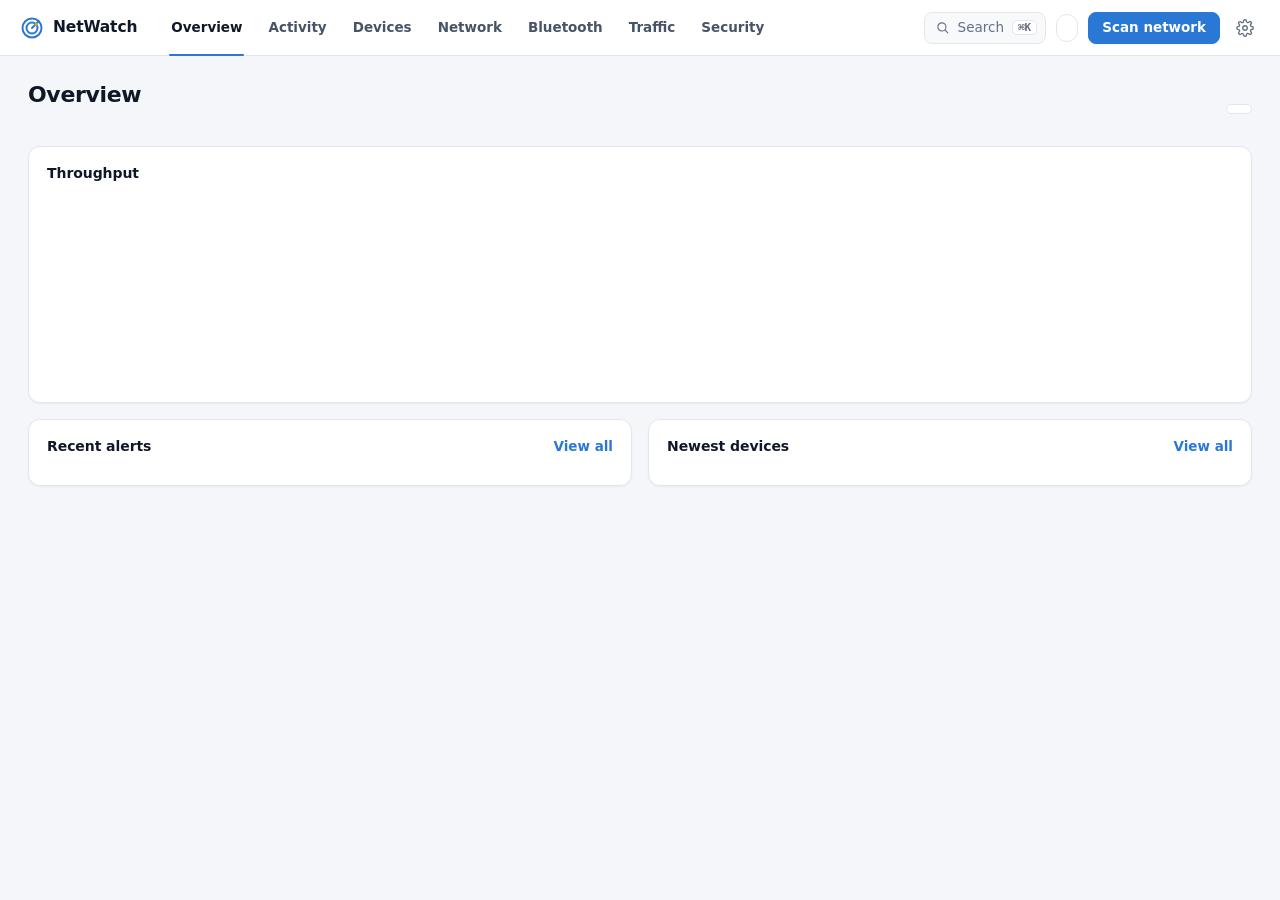
==== ui/index.html @ d60756c9 "NetWatch — local-first home-network monitor macOS Tauri + Rust app that scans the LAN, audits Wi-Fi/" ====
<!doctype html>
<html lang="en" data-theme="light">
<head>
  <meta charset="utf-8">
  <meta name="viewport" content="width=device-width, initial-scale=1">
  <title>NetWatch</title>
  <link rel="stylesheet" href="style.css">
</head>
<body>
  <div class="app">
    <header class="appbar">
      <div class="brand">
        <svg viewBox="0 0 24 24" aria-hidden="true"><circle cx="12" cy="12" r="9.5"/><circle cx="12" cy="12" r="5.5"/><path d="M12 12 18.7 5.3"/><circle class="blip" cx="16.2" cy="8.3" r="1.6"/></svg>
        <span>NetWatch</span>
      </div>
      <nav class="topnav" aria-label="Sections">
        <button class="nav-item active" data-group="overview">Overview</button>
        <button class="nav-item" data-group="activity">Activity</button>
        <button class="nav-item" data-group="devices">Devices<span class="count" id="nav-devices"></span></button>
        <button class="nav-item" data-group="network">Network<span class="count" id="nav-network"></span></button>
        <button class="nav-item" data-group="bluetooth">Bluetooth<span class="count alert" id="nav-bluetooth"></span></button>
        <button class="nav-item" data-group="traffic">Traffic</button>
        <button class="nav-item" data-group="security">Security<span class="count alert" id="nav-security"></span></button>
      </nav>
      <div class="appbar-right">
        <button class="search-btn" data-action="palette" aria-label="Search (Command K)">
          <svg viewBox="0 0 24 24"><circle cx="11" cy="11" r="6.5"/><path d="m16 16 4.5 4.5"/></svg><span>Search</span><kbd>⌘K</kbd>
        </button>
        <span class="pill" id="capture-pill"></span>
        <button class="btn primary" id="scan-btn">Scan network</button>
        <button class="icon-btn" data-view="settings" aria-label="Settings" title="Settings">
          <svg viewBox="0 0 24 24"><circle cx="12" cy="12" r="3"/><path d="M19.4 15a1.7 1.7 0 0 0 .3 1.8l.1.1a2 2 0 1 1-2.8 2.8l-.1-.1a1.7 1.7 0 0 0-1.8-.3 1.7 1.7 0 0 0-1 1.5V21a2 2 0 1 1-4 0v-.1a1.7 1.7 0 0 0-1.1-1.5 1.7 1.7 0 0 0-1.8.3l-.1.1a2 2 0 1 1-2.8-2.8l.1-.1a1.7 1.7 0 0 0 .3-1.8 1.7 1.7 0 0 0-1.5-1H3a2 2 0 1 1 0-4h.1a1.7 1.7 0 0 0 1.5-1.1 1.7 1.7 0 0 0-.3-1.8l-.1-.1a2 2 0 1 1 2.8-2.8l.1.1a1.7 1.7 0 0 0 1.8.3H9a1.7 1.7 0 0 0 1-1.5V3a2 2 0 1 1 4 0v.1a1.7 1.7 0 0 0 1 1.5 1.7 1.7 0 0 0 1.8-.3l.1-.1a2 2 0 1 1 2.8 2.8l-.1.1a1.7 1.7 0 0 0-.3 1.8V9a1.7 1.7 0 0 0 1.5 1H21a2 2 0 1 1 0 4h-.1a1.7 1.7 0 0 0-1.5 1z"/></svg>
        </button>
      </div>
    </header>

    <main>
      <div class="page">
      <header class="page-head">
        <div>
          <h1 id="view-title">Overview</h1>
          <p class="page-sub" id="view-sub"></p>
        </div>
        <div class="page-head-right">
          <span class="scan-phase" id="scan-phase"></span>
          <span class="net-chip" id="net-summary"></span>
        </div>
      </header>
      <nav class="subnav" id="subnav" hidden aria-label="Pages in this section"></nav>

      <div class="banner" id="capture-banner" hidden></div>

      <!-- Overview -->
      <section class="view" id="view-overview">
        <div class="tiles" id="tiles"></div>
        <div class="panel">
          <div class="panel-head">
            <h2 id="ov-chart-title">Throughput</h2>
            <div class="legend" id="ov-legend"></div>
          </div>
          <div class="chart" id="ov-chart"></div>
        </div>
        <div class="grid-2">
          <div class="panel">
            <div class="panel-head"><h2>Recent alerts</h2><button class="btn link" data-goto="alerts">View all</button></div>
            <div id="ov-alerts"></div>
          </div>
          <div class="panel">
            <div class="panel-head"><h2>Newest devices</h2><button class="btn link" data-goto="devices">View all</button></div>
            <div id="ov-devices"></div>
          </div>
        </div>
      </section>

      <!-- Timeline -->
      <section class="view" id="view-timeline" hidden>
        <div class="toolbar">
          <div class="seg" id="tl-filter" role="group" aria-label="Filter timeline">
            <button data-f="all" data-label="All" class="on">All</button>
            <button data-f="devices" data-label="Devices">Devices</button>
            <button data-f="connection" data-label="Connection">Connection</button>
            <button data-f="security" data-label="Security">Security</button>
            <button data-f="summary" data-label="Summaries">Summaries</button>
          </div>
          <span class="spacer"></span>
          <span class="muted small">Last 7 days</span>
          <button class="btn" data-action="report">Weekly report</button>
        </div>
        <div class="panel tl-panel" id="tl-list"></div>
      </section>

      <!-- Security checkup -->
      <section class="view" id="view-security" hidden>
        <div class="panel sec-summary" id="sec-summary"></div>
        <div id="sec-list"></div>
        <p class="muted small">NetWatch checks what it can see from this computer. It can't check your router's admin password or firmware version; log in to the router to confirm those are up to date and not the defaults.</p>
      </section>

      <!-- Security audits -->
      <section class="view" id="view-audit" hidden>
        <div id="audit-body"></div>
        <p class="muted small">The audits only look at your own network and this computer: devices on your Wi-Fi, apps and startup items here, your router's settings, and the sites you chose to watch. Turn each one on or off in Settings.</p>
      </section>

      <!-- Devices -->
      <section class="view" id="view-devices" hidden>
        <div class="toolbar">
          <input type="search" id="dev-search" placeholder="Search name, IP, MAC, vendor…" aria-label="Search devices">
          <div class="seg" id="dev-filter" role="group" aria-label="Filter devices">
            <button data-f="all" class="on">All</button>
            <button data-f="online">Online</button>
            <button data-f="untrusted">Untrusted</button>
            <button data-f="watched">Watched</button>
          </div>
          <span class="spacer"></span>
          <button class="btn" data-action="export-devices">Export CSV</button>
          <button class="btn" id="trust-all">Trust all</button>
        </div>
        <div class="panel flush">
          <table class="table" id="dev-table">
            <thead><tr><th></th><th>Device</th><th>IP address</th><th>MAC address</th><th>Details</th><th class="num">Latency</th><th>Last seen</th><th>Trusted</th></tr></thead>
            <tbody></tbody>
          </table>
          <div class="empty" id="dev-empty" hidden></div>
        </div>
      </section>

      <!-- Network -->
      <section class="view" id="view-network" hidden>
        <div class="tiles" id="net-tiles"></div>
        <div class="panel" id="mobile-panel" hidden>
          <div class="panel-head"><h2>Mobile connection <span class="muted">· from your hotspot, checked every 30 seconds</span></h2></div>
          <div class="usage-summary" id="mobile-now"></div>
          <h3 class="sub-head" style="margin-top:4px">Recent changes</h3>
          <div id="mobile-log"></div>
        </div>
        <div class="panel">
          <div class="panel-head">
            <h2>Connection quality <span class="muted">· ping time, last hour</span></h2>
            <div class="legend" id="health-legend"></div>
          </div>
          <div class="chart" id="health-chart"></div>
          <div class="muted small chart-foot" id="health-foot"></div>
        </div>
        <div class="panel">
          <div class="panel-head">
            <h2>Data usage <span class="muted">· whole network, from your router</span></h2>
            <div class="row">
              <div class="legend" id="usage-legend"></div>
              <div class="seg" id="usage-view" role="group" aria-label="Usage period">
                <button data-f="days" class="on">30 days</button>
                <button data-f="hours">24 hours</button>
              </div>
            </div>
          </div>
          <div class="usage-summary" id="usage-summary"></div>
          <div class="chart" id="usage-chart"></div>
        </div>
        <div class="panel" id="live-panel" hidden>
          <div class="panel-head">
            <h2>Right now <span class="muted">· whole network, last 10 minutes</span></h2>
            <div class="legend" id="live-legend"></div>
          </div>
          <div class="chart short" id="live-chart"></div>
        </div>
        <div class="grid-2">
          <div class="panel">
            <div class="panel-head"><h2>Router</h2></div>
            <dl class="facts compact" id="router-facts"></dl>
            <div id="router-note"></div>
            <h3 class="sub-head">Port forwards</h3>
            <div id="forwards"></div>
          </div>
          <div class="panel">
            <div class="panel-head"><h2>Internet</h2></div>
            <dl class="facts compact" id="internet-facts"></dl>
            <h3 class="sub-head">Speed test</h3>
            <div id="speed-box"></div>
          </div>
        </div>
        <div class="panel">
          <div class="panel-head"><h2>Watched hosts</h2>
            <div class="row"><input type="search" id="watch-input" placeholder="example.com or host:port" aria-label="Host to watch" class="small-input wide"><button class="btn" data-action="add-watch">Watch</button></div>
          </div>
          <div id="watch-list"></div>
        </div>
        <div class="grid-2">
          <div class="panel">
            <div class="panel-head"><h2>Route to the internet</h2>
              <div class="row"><input type="search" id="trace-target" value="1.1.1.1" aria-label="Host to trace" class="small-input"><button class="btn" id="trace-btn" data-action="trace">Trace route</button></div>
            </div>
            <div id="trace-result"><p class="muted small">Shows each hop between this computer and a host, and where the delay is added.</p></div>
          </div>
          <div class="panel">
            <div class="panel-head"><h2>DNS check</h2><button class="btn" id="dns-check-btn" data-action="dns-check">Check DNS servers</button></div>
            <div id="dns-check-result"></div>
          </div>
        </div>
        <div class="panel">
          <div class="panel-head"><h2>VPN and DNS leak check</h2></div>
          <div id="leak-box"></div>
        </div>
        <div class="grid-2">
          <div class="panel">
            <div class="panel-head"><h2>Wi-Fi</h2></div>
            <dl class="facts compact" id="wifi-facts"></dl>
            <div id="wifi-note"></div>
            <div id="nearby"></div>
            <h3 class="sub-head">This computer</h3>
            <dl class="facts compact" id="this-computer"></dl>
          </div>
          <div class="panel">
            <div class="panel-head"><h2>Outages</h2></div>
            <div id="outage-list"></div>
          </div>
        </div>
      </section>

      <!-- Bluetooth and nearby -->
      <section class="view" id="view-bluetooth" hidden>
        <div class="banner flat" id="bt-status"></div>
        <div class="banner warn-banner" id="tracker-banner" hidden></div>
        <div class="banner bad-banner" id="spam-banner" hidden></div>
        <div class="grid-2 wide-left">
          <div class="panel">
            <div class="panel-head">
              <h2>Nearby map <span class="muted">· Wi-Fi and Bluetooth</span></h2>
              <div class="legend" id="bt-map-legend"></div>
            </div>
            <div class="cat-chips map-chips" id="bt-map-filter" role="group" aria-label="Show on the map">
              <button class="cat-chip on" data-mf="all">All</button>
              <button class="cat-chip" data-mf="mine">Mine</button>
              <button class="cat-chip" data-mf="trackers">Trackers</button>
              <button class="cat-chip" data-mf="wifi">Wi-Fi</button>
            </div>
            <div class="btmap" id="bt-map"></div>
            <p class="muted small" style="margin:10px 0 0">Distance is estimated from signal strength, so walls and bodies can make it off by two times or more. This computer has one antenna and can't tell which way a signal comes from, so devices are grouped by type within each band, not placed by direction. Hover a mark for details; click a Bluetooth device to open it.</p>
          </div>
          <div class="panel">
            <div class="panel-head"><h2>Your devices nearby today</h2></div>
            <div id="bt-today"></div>
            <p class="muted small" style="margin:10px 0 0">Only devices you've paired or marked as yours are recorded, and only on this computer. Phones and tags change their Bluetooth address every so often, so an unpaired device may split into several entries.</p>
          </div>
        </div>
        <div class="panel flush">
          <div class="panel-head pad">
            <h2>Nearby Bluetooth devices</h2>
            <div class="seg small" id="ble-filter" role="group" aria-label="Filter nearby devices">
              <button data-f="all" class="on">All</button>
              <button data-f="named">Named</button>
              <button data-f="trackers">Trackers</button>
            </div>
          </div>
          <div class="cat-chips" id="ble-categories"></div>
          <div class="scroll tall-scroll">
            <table class="table compact" id="nearby-table">
              <thead><tr><th>Device</th><th>Signal</th><th class="num">Distance</th><th>First heard</th><th></th></tr></thead>
              <tbody></tbody>
            </table>
            <div class="empty" id="nearby-empty"></div>
          </div>
        </div>

        <div class="panel">
          <div class="panel-head"><h2>Your Bluetooth devices</h2><span class="muted small" id="bt-controller"></span></div>
          <div id="paired"></div>
        </div>
      </section>

      <!-- Network map -->
      <section class="view" id="view-map" hidden>
        <div class="panel">
          <div class="panel-head"><h2>Your network</h2><div class="legend" id="map-legend"></div></div>
          <div class="netmap" id="netmap"></div>
        </div>
      </section>

      <!-- Wi-Fi analyzer -->
      <section class="view" id="view-wifi" hidden>
        <div class="tiles" id="wifi-tiles"></div>
        <div class="panel">
          <div class="panel-head"><h2>2.4 GHz channels</h2><div class="legend" id="wifi24-legend"></div></div>
          <div class="chart tall" id="wifi24-chart"></div>
        </div>
        <div class="panel">
          <div class="panel-head"><h2>5 GHz channels</h2></div>
          <div class="chart tall" id="wifi5-chart"></div>
        </div>
        <div class="panel" id="wifi-advice"></div>
      </section>

      <!-- History -->
      <section class="view" id="view-history" hidden>
        <div class="toolbar">
          <div class="seg" id="hist-range" role="group" aria-label="Time range">
            <button data-f="24h" class="on">24 hours</button>
            <button data-f="7d">7 days</button>
            <button data-f="30d">30 days</button>
          </div>
          <span class="spacer"></span>
          <span class="muted small" id="hist-note"></span>
        </div>
        <div class="tiles" id="hist-tiles"></div>
        <div class="panel">
          <div class="panel-head"><h2>Internet latency</h2><div class="legend" id="hist-lat-legend"></div></div>
          <div class="chart tall" id="hist-lat-chart"></div>
        </div>
        <div class="panel">
          <div class="panel-head"><h2>Packet loss</h2></div>
          <div class="chart" id="hist-loss-chart"></div>
        </div>
        <div class="panel">
          <div class="panel-head"><h2>Whole-network throughput</h2><div class="legend" id="hist-tp-legend"></div></div>
          <div class="chart" id="hist-tp-chart"></div>
        </div>
        <div class="panel" id="hist-speed-panel">
          <div class="panel-head"><h2>Speed tests</h2><div class="legend" id="hist-sp-legend"></div></div>
          <div class="chart" id="hist-sp-chart"></div>
          <h3 class="sub-head">Latency</h3>
          <div class="chart short" id="hist-spl-chart"></div>
          <h3 class="sub-head">Recent tests</h3>
          <div id="hist-sp-table"></div>
        </div>
      </section>

      <!-- Traffic -->
      <section class="view" id="view-traffic" hidden>
        <div class="panel">
          <div class="panel-head">
            <h2>Throughput <span class="muted">· last 5 minutes</span></h2>
            <div class="legend" id="tr-legend"></div>
          </div>
          <div class="chart tall" id="tr-chart"></div>
        </div>
        <div class="panel flush" id="apps-panel" hidden>
          <div class="panel-head pad"><h2>Apps on this computer</h2><span class="muted" id="apps-totals"></span></div>
          <table class="table compact" id="apps-table">
            <thead><tr><th>App</th><th class="num">Download now</th><th class="num">Upload now</th><th class="num">Downloaded</th><th class="num">Uploaded</th><th class="bar-col">Share</th></tr></thead>
            <tbody></tbody>
          </table>
          <div class="empty" id="apps-empty" hidden></div>
        </div>
        <div class="grid-2 wide-left">
          <div class="panel flush">
            <div class="panel-head pad"><h2>Top hosts</h2><span class="muted" id="tr-totals"></span></div>
            <table class="table compact" id="host-table">
              <thead><tr><th>Remote host</th><th>Ports</th><th class="num">In</th><th class="num">Out</th><th class="bar-col">Share</th></tr></thead>
              <tbody></tbody>
            </table>
            <div class="empty" id="host-empty" hidden></div>
          </div>
          <div class="panel flush">
            <div class="panel-head pad">
              <h2>DNS lookups</h2>
              <div class="row">
                <div class="seg small" id="dns-mode" role="group" aria-label="DNS view">
                  <button data-f="log" class="on">Log</button>
                  <button data-f="top">Top domains</button>
                </div>
                <input type="search" id="dns-search" placeholder="Filter…" aria-label="Filter DNS lookups">
              </div>
            </div>
            <div class="scroll" id="dns-list"></div>
          </div>
        </div>
      </section>

      <!-- Connections -->
      <section class="view" id="view-connections" hidden>
        <div class="toolbar">
          <input type="search" id="conn-search" placeholder="Search process, address, domain…" aria-label="Search connections">
          <div class="seg" id="conn-filter" role="group" aria-label="Filter connections">
            <button data-f="internet" class="on">Internet</button>
            <button data-f="active">All active</button>
            <button data-f="listen">Listening</button>
          </div>
          <span class="spacer"></span>
          <span class="muted" id="conn-count"></span>
        </div>
        <div class="panel flush">
          <table class="table compact" id="conn-table">
            <thead><tr><th>Process</th><th>Proto</th><th>Local</th><th>Remote</th><th>State</th></tr></thead>
            <tbody></tbody>
          </table>
          <div class="empty" id="conn-empty" hidden></div>
        </div>
      </section>

      <!-- Alerts -->
      <section class="view" id="view-alerts" hidden>
        <div class="toolbar">
          <div class="seg" id="alert-filter" role="group" aria-label="Filter alerts">
            <button data-f="open" class="on">Open</button>
            <button data-f="all">All</button>
          </div>
          <span class="spacer"></span>
          <button class="btn" id="ack-all">Acknowledge all</button>
          <button class="btn danger-ghost" id="clear-alerts">Clear history</button>
        </div>
        <div id="alert-list"></div>
      </section>

      <!-- Settings -->
      <section class="view" id="view-settings" hidden>
        <div class="panel">
          <div class="panel-head"><h2>Traffic capture</h2></div>
          <p class="muted">Capture reads packets to and from this computer, plus broadcast traffic every device on the LAN receives (ARP, DHCP). That powers traffic stats, the DNS log, and the spoofing, rogue-DHCP, port-scan and malware-lookup detectors. Other devices' private traffic isn't visible from a laptop on a switched or Wi-Fi network — to watch the whole network, run NetWatch on a machine connected to a mirrored switch port.</p>
          <div class="row" id="capture-settings"></div>
        </div>
        <div class="panel" id="prefs">
          <div class="panel-head"><h2>General</h2></div>
          <dl class="facts">
            <dt><label for="pref-theme">Appearance</label></dt>
            <dd><select id="pref-theme">
              <option value="light">Light</option>
              <option value="dark">Dark</option>
              <option value="system">Match macOS</option>
            </select></dd>
            <dt><label for="pref-notify">System notifications</label></dt>
            <dd><select id="pref-notify">
              <option value="high">High-severity alerts only</option>
              <option value="medium">Medium and high alerts</option>
              <option value="low">All alerts except info</option>
              <option value="off">Off</option>
            </select>
            <div class="muted small" style="margin-top:4px">Shown when the NetWatch window isn't in front. Devices you watch always notify when they join or leave, unless this is off.</div></dd>
            <dt><label for="pref-tray-text">Menu-bar text</label></dt>
            <dd><select id="pref-tray-text">
              <option value="off">Icon only</option>
              <option value="speed">Download and upload speed</option>
              <option value="devices">Devices online and latency</option>
            </select>
            <div class="muted small" style="margin-top:4px">Shown beside the menu-bar icon and updated every 2 seconds. Click the icon for the mini dashboard.</div></dd>
            <dt>Keep running when closed</dt>
            <dd class="row"><button class="switch" role="switch" id="pref-keep" data-pref="1" aria-checked="true" aria-label="Keep running when closed"></button>
              <span class="muted small">Closing the window leaves NetWatch monitoring from the menu bar. Quit from its menu.</span></dd>
            <dt>Open at login</dt>
            <dd class="row"><button class="switch" role="switch" id="pref-login" data-pref="1" aria-checked="true" aria-label="Open at login"></button>
              <span class="muted small">Starts quietly in the menu bar. If you move NetWatch, open it once from its new place.</span></dd>
            <dt>Morning summary</dt>
            <dd class="row"><button class="switch" role="switch" id="pref-summary" data-pref="1" aria-checked="true" aria-label="Morning summary"></button>
              <span class="muted small">A notification at 8 am with yesterday's data use, outages, new devices and alerts.</span></dd>
            <dt>Look up public IP and provider</dt>
            <dd class="row"><button class="switch" role="switch" id="pref-public" data-pref="1" aria-checked="true" aria-label="Look up public IP"></button>
              <span class="muted small">One request to ipinfo.io per hour.</span></dd>
          </dl>
        </div>
        <div class="panel" id="location-prefs">
          <div class="panel-head"><h2>Location</h2></div>
          <p class="muted small">NetWatch uses your location only to show nearby Wi-Fi network names and to warn you if an unknown tracker travels with you. It never leaves this Mac: it is kept in memory, never saved or sent anywhere, and never recorded alongside other people's Wi-Fi networks or Bluetooth devices.</p>
          <dl class="facts">
            <dt>Use Location Services</dt>
            <dd class="row"><button class="switch" role="switch" id="pref-location" data-pref="1" aria-checked="false" aria-label="Use Location Services"></button>
              <span class="muted small">Turning it on makes macOS ask for permission. Wi-Fi names and BSSIDs appear in the Wi-Fi analyzer, the Connection page and the look-alike Wi-Fi check. The tracker warning also needs the nearby Bluetooth scan: if an unknown tracker is near this Mac before and after it moved 1 km or more over 15 minutes or more, that's a High alert.</span></dd>
            <dt>Permission</dt>
            <dd id="location-status"></dd>
          </dl>
        </div>
        <div class="panel" id="audit-prefs">
          <div class="panel-head"><h2>Security audits</h2></div>
          <p class="muted small">Checks of your own network and this computer, with results on the Security → Audit page. Each one takes a baseline the first time it looks and alerts on changes after that.</p>
          <dl class="facts">
            <dt>Weekly port audit</dt>
            <dd class="row"><button class="switch" role="switch" id="pref-port-audit" data-pref="1" aria-checked="true" aria-label="Weekly port audit"></button>
              <span class="muted small">Once a week, checks the common ports on every online device and alerts when one newly opens.</span></dd>
            <dt>New listening apps</dt>
            <dd class="row"><button class="switch" role="switch" id="pref-listener-watch" data-pref="1" aria-checked="true" aria-label="New listening apps"></button>
              <span class="muted small">Alerts when an app on this computer starts accepting connections from the network.</span></dd>
            <dt>Startup items</dt>
            <dd class="row"><button class="switch" role="switch" id="pref-launch-watch" data-pref="1" aria-checked="true" aria-label="Startup items"></button>
              <span class="muted small">Alerts when a launch agent or daemon is added (macOS). Serious if it runs from a temporary or hidden folder or isn't properly signed.</span></dd>
            <dt>DNS and router changes</dt>
            <dd class="row"><button class="switch" role="switch" id="pref-dns-watch" data-pref="1" aria-checked="true" aria-label="DNS and router changes"></button>
              <span class="muted small">Alerts when this network's DNS servers change to ones it never used, or its DHCP server changes.</span></dd>
            <dt>Look-alike Wi-Fi</dt>
            <dd class="row"><button class="switch" role="switch" id="pref-twin-watch" data-pref="1" aria-checked="true" aria-label="Look-alike Wi-Fi"></button>
              <span class="muted small">Watches for another access point using your network's name with weaker security. Needs Wi-Fi names to be visible.</span></dd>
            <dt>Certificates and HTTPS</dt>
            <dd class="row"><button class="switch" role="switch" id="pref-cert-checks" data-pref="1" aria-checked="true" aria-label="Certificates and HTTPS"></button>
              <span class="muted small">Checks the HTTPS certificates of watched sites every 6 hours, and once a day whether something is intercepting HTTPS.</span></dd>
          </dl>
        </div>
        <div class="panel" id="export-prefs">
          <div class="panel-head"><h2>Expert mode &amp; log export</h2></div>
          <p class="muted small">For people who want the technical picture, or who collect logs elsewhere. New alerts can be written to a file and sent to a SIEM or log collector; nothing leaves this computer unless you enter an address below.</p>
          <dl class="facts">
            <dt>Expert mode</dt>
            <dd class="row"><button class="switch" role="switch" id="pref-expert" data-pref="1" aria-checked="false" aria-label="Expert mode"></button>
              <span class="muted small">Each alert gets an "Expert details" section: the MITRE ATT&amp;CK technique and tactic, why it matters, what to do, and the raw alert as JSON.</span></dd>
            <dt>Log file</dt>
            <dd class="row"><button class="switch" role="switch" id="pref-log-file" data-pref="1" aria-checked="false" aria-label="Log file"></button>
              <span class="muted small">Appends each new alert as one JSON line to alerts.jsonl in the data folder, starting a new file at 10 MB (the old one becomes alerts.1.jsonl).</span>
              <button class="btn small" data-action="show-log" id="show-log">Show log file</button></dd>
            <dt><label for="pref-siem-target">Send to a SIEM</label></dt>
            <dd><div class="row">
                <input type="search" id="pref-siem-target" class="small-input wide" placeholder="host:port" aria-label="SIEM address" spellcheck="false" autocomplete="off">
                <select id="pref-siem-format" aria-label="Message format">
                  <option value="cef">CEF</option>
                  <option value="json">JSON</option>
                </select>
                <button class="btn" data-action="siem-test" id="siem-test">Send test event</button>
              </div>
              <div class="muted small" style="margin-top:4px">Each new alert goes to this address as a syslog message (RFC 5424) over UDP, for example siem.lan:514. Leave it empty to switch this off. Only that address is ever contacted.</div></dd>
          </dl>
        </div>
        <div class="panel" id="data-plan">
          <div class="panel-head"><h2>Data allowance</h2><button class="btn" id="pref-save-plan">Save</button></div>
          <p class="muted small">If your internet plan has a monthly data cap (common on 4G and 5G), NetWatch alerts at 80% and 100% of it, using your router's counters. It also forecasts where the month is heading and warns once if you're on course to go over.</p>
          <dl class="facts">
            <dt><label for="pref-cap">Monthly allowance</label></dt>
            <dd class="row"><input type="number" id="pref-cap" min="0" step="1" placeholder="No limit" class="num-input"> <span>GB</span></dd>
            <dt><label for="pref-cycle">Renews on day</label></dt>
            <dd class="row"><input type="number" id="pref-cycle" min="1" max="28" step="1" class="num-input small"> <span class="muted small">of each month</span></dd>
            <dt><label for="pref-st-schedule">Scheduled speed test</label></dt>
            <dd><div class="row">
              <select id="pref-st-schedule">
                <option value="off">Off</option>
                <option value="daily">Daily</option>
                <option value="weekly">Weekly</option>
              </select>
              <select id="pref-st-size" aria-label="Scheduled speed test size">
                <option value="light">Light (about 10 MB)</option>
                <option value="full">Full (about 38 MB)</option>
              </select></div>
              <div class="muted small" style="margin-top:4px" id="speedtest-note"></div></dd>
          </dl>
        </div>
        <div class="panel">
          <div class="panel-head"><h2>Threat intelligence</h2><button class="btn" id="update-feeds">Update now</button></div>
          <dl class="facts" id="feed-facts"></dl>
          <p class="muted small">Sources: abuse.ch URLhaus (malware domains), abuse.ch Feodo Tracker (botnet servers), abuse.ch ThreatFox (malware domains and botnet command-and-control servers), and the Wireshark manufacturer database (device vendors). Lists refresh daily, except the larger ThreatFox domain list, which waits 3 days between downloads, even when you press Update now, to save data.</p>
        </div>
        <div class="panel">
          <div class="panel-head"><h2>Your blocklist</h2><button class="btn" id="save-custom">Save</button></div>
          <p class="muted small">One domain or IP per line. Lookups of these domains (and their subdomains) or traffic with these IPs raise an alert. Lines starting with # are ignored.</p>
          <textarea id="custom-list" rows="7" spellcheck="false" placeholder="# Example&#10;tracker.example.com&#10;203.0.113.50"></textarea>
        </div>
        <div class="panel">
          <div class="panel-head"><h2>About</h2></div>
          <dl class="facts" id="about-facts"></dl>
        </div>
      </section>
      </div>
    </main>
  </div>

  <aside class="drawer" id="drawer" hidden aria-label="Device details">
    <div class="drawer-head">
      <h2 id="drawer-title"></h2>
      <button class="icon-btn" id="drawer-close" aria-label="Close">
        <svg viewBox="0 0 24 24"><path d="M6 6l12 12M18 6 6 18"/></svg>
      </button>
    </div>
    <div class="drawer-body" id="drawer-body"></div>
  </aside>

  <aside class="drawer" id="bt-drawer" hidden aria-label="Bluetooth device details">
    <div class="drawer-head">
      <h2 id="bt-drawer-title"></h2>
      <button class="icon-btn" data-btclose aria-label="Close">
        <svg viewBox="0 0 24 24"><path d="M6 6l12 12M18 6 6 18"/></svg>
      </button>
    </div>
    <div class="drawer-body" id="bt-drawer-body"></div>
  </aside>

  <aside class="locate" id="locate" hidden aria-label="Locate a Bluetooth device">
    <div class="drawer-head">
      <h2>Locate · <span id="locate-title"></span></h2>
      <div class="row"><button class="btn small" id="locate-beep" data-action="locate-beep">Beeps off</button>
      <button class="icon-btn" data-action="locate-close" aria-label="Close"><svg viewBox="0 0 24 24"><path d="M6 6l12 12M18 6 6 18"/></svg></button></div>
    </div>
    <div class="drawer-body" id="locate-body"></div>
  </aside>

  <div class="palette" id="palette" hidden>
    <div class="palette-box" role="dialog" aria-label="Search NetWatch">
      <div class="palette-search"><svg viewBox="0 0 24 24"><circle cx="11" cy="11" r="6.5"/><path d="m16 16 4.5 4.5"/></svg>
        <input type="text" id="palette-input" placeholder="Search pages, devices and actions…" autocomplete="off" spellcheck="false"></div>
      <div class="palette-list" id="palette-list"></div>
      <div class="palette-foot"><span><kbd>↑</kbd><kbd>↓</kbd> move</span><span><kbd>↵</kbd> open</span><span><kbd>esc</kbd> close</span><span><kbd>⌘1</kbd>–<kbd>⌘7</kbd> sections</span></div>
    </div>
  </div>

  <div class="toasts" id="toasts" aria-live="polite"></div>
  <div class="tooltip" id="tooltip" hidden></div>

  <script src="network.js"></script>
  <script src="bluetooth.js"></script>
  <script src="security.js"></script>
  <script src="audit.js"></script>
  <script src="timeline.js"></script>
  <script src="insights.js"></script>
  <script src="tools.js"></script>
  <script src="app.js"></script>
</body>
</html>
---- ui/style.css ----
/* NetWatch — light enterprise theme. Dark is opt-in (Settings → Appearance). */
:root {
  color-scheme: light;
  --bg: #f4f6f9;
  --surface: #ffffff;
  --surface-2: #f8f9fb;
  --hover: #f2f4f7;
  --border: #e3e7ed;
  --border-strong: #d0d5dd;
  --grid: #eef1f4;
  --text: #101828;
  --text-2: #475467;
  --muted: #667085;
  --accent: #2a78d6;
  --accent-soft: #eaf2fc;
  --accent-ink: #ffffff;
  --series-1: #2a78d6;
  --series-2: #eb6834;
  --critical: #d03b3b;
  --serious: #ec835a;
  --warning: #e5a00d;
  --good: #12a150;
  --tone-blue: #eaf2fc;
  --tone-green: #e7f6ee;
  --tone-amber: #fdf4e3;
  --tone-red: #fdecec;
  --tone-violet: #f1edfc;
  --shadow-sm: 0 1px 2px rgb(16 24 40 / 0.05);
  --shadow: 0 1px 3px rgb(16 24 40 / 0.06), 0 8px 24px rgb(16 24 40 / 0.08);
  --radius: 12px;
  --radius-sm: 8px;
  --mono: ui-monospace, "SF Mono", Menlo, Consolas, monospace;
  --appbar-h: 56px;
}
@media (prefers-color-scheme: dark) {
  :root[data-theme="system"] {
    color-scheme: dark;
    --bg: #0f1115;
    --surface: #171a20;
    --surface-2: #1d2128;
    --hover: #232831;
    --border: #2b313b;
    --border-strong: #3a414d;
    --grid: #252a33;
    --text: #f2f4f7;
    --text-2: #c2c8d2;
    --muted: #8a93a3;
    --accent: #4b8fe6;
    --accent-soft: #1b2a3f;
    --series-1: #3987e5;
    --series-2: #d95926;
    --tone-blue: #1b2a3f;
    --tone-green: #16301f;
    --tone-amber: #33290f;
    --tone-red: #3a1c1c;
    --tone-violet: #261f3d;
    --shadow-sm: 0 1px 2px rgb(0 0 0 / 0.4);
    --shadow: 0 1px 2px rgb(0 0 0 / 0.4), 0 8px 24px rgb(0 0 0 / 0.35);
  }
}
:root[data-theme="dark"] {
  color-scheme: dark;
  --bg: #0f1115;
  --surface: #171a20;
  --surface-2: #1d2128;
  --hover: #232831;
  --border: #2b313b;
  --border-strong: #3a414d;
  --grid: #252a33;
  --text: #f2f4f7;
  --text-2: #c2c8d2;
  --muted: #8a93a3;
  --accent: #4b8fe6;
  --accent-soft: #1b2a3f;
  --series-1: #3987e5;
  --series-2: #d95926;
  --tone-blue: #1b2a3f;
  --tone-green: #16301f;
  --tone-amber: #33290f;
  --tone-red: #3a1c1c;
  --tone-violet: #261f3d;
  --shadow-sm: 0 1px 2px rgb(0 0 0 / 0.4);
  --shadow: 0 1px 2px rgb(0 0 0 / 0.4), 0 8px 24px rgb(0 0 0 / 0.35);
}

* { box-sizing: border-box; }
html, body { margin: 0; height: 100%; }
body {
  background: var(--bg);
  color: var(--text);
  font: 13.5px/1.5 -apple-system, BlinkMacSystemFont, "Inter", "Segoe UI", system-ui, Roboto, "Helvetica Neue", sans-serif;
  -webkit-font-smoothing: antialiased;
  overflow: hidden;
}
svg { fill: none; stroke: currentColor; stroke-width: 1.8; stroke-linecap: round; stroke-linejoin: round; }
button { font: inherit; color: inherit; cursor: pointer; }
input, textarea, select { font: inherit; color: var(--text); }
h1, h2 { margin: 0; }
h1 { font-size: 22px; font-weight: 700; letter-spacing: -0.015em; }
h2 { font-size: 14px; font-weight: 650; letter-spacing: -0.005em; }
.muted { color: var(--muted); font-weight: 400; }
.small { font-size: 12px; }
.mono { font-family: var(--mono); font-size: 12px; }
.nowrap { white-space: nowrap; }
[hidden] { display: none !important; }

/* ---------------------------------------------------------------- app bar */
.app { display: flex; flex-direction: column; height: 100vh; }
.appbar {
  height: var(--appbar-h); flex: none; z-index: 10;
  display: flex; align-items: center; gap: 22px; padding: 0 20px;
  background: var(--surface); border-bottom: 1px solid var(--border);
}
.brand { display: flex; align-items: center; gap: 9px; font-weight: 750; font-size: 15.5px; letter-spacing: -0.01em; flex: none; }
.brand svg { width: 24px; height: 24px; color: var(--accent); stroke-width: 2; }
.brand .blip { fill: var(--warning); stroke: none; }
.topnav { display: flex; align-self: stretch; gap: 2px; min-width: 0; }
.nav-item {
  position: relative; display: inline-flex; align-items: center; gap: 6px;
  border: 0; background: none; padding: 0 12px; color: var(--text-2); font-weight: 550; white-space: nowrap;
}
.nav-item:hover { color: var(--text); }
.nav-item.active { color: var(--text); }
.nav-item.active::after { content: ""; position: absolute; left: 10px; right: 10px; bottom: -1px; height: 2px; border-radius: 2px; background: var(--accent); }
.count { font-size: 11px; color: var(--muted); font-weight: 600; font-variant-numeric: tabular-nums; }
.count:empty { display: none; }
.count.alert { color: #fff; background: var(--critical); padding: 0 6px; border-radius: 9px; line-height: 17px; }
.count .dot { vertical-align: middle; }
.appbar-right { margin-left: auto; display: flex; align-items: center; gap: 10px; flex: none; }
.search-btn {
  display: inline-flex; align-items: center; gap: 8px; height: 32px; padding: 0 8px 0 10px;
  border: 1px solid var(--border); background: var(--surface-2); border-radius: var(--radius-sm); color: var(--muted);
}
.search-btn:hover { border-color: var(--border-strong); color: var(--text-2); }
.search-btn svg { width: 15px; height: 15px; }
.search-btn kbd { font: 600 11px var(--mono); background: var(--surface); border: 1px solid var(--border); border-radius: 5px; padding: 0 5px; color: var(--muted); }

/* ---------------------------------------------------------------- page */
main { flex: 1; overflow-y: auto; }
.page { max-width: 1440px; margin: 0 auto; padding: 22px 28px 40px; }
.page-head { display: flex; align-items: flex-end; justify-content: space-between; gap: 16px; margin-bottom: 16px; }
.page-sub { margin: 3px 0 0; color: var(--muted); }
.page-head-right { display: flex; align-items: center; gap: 12px; }
.net-chip { display: inline-flex; align-items: center; gap: 7px; font-size: 12px; color: var(--text-2); background: var(--surface); border: 1px solid var(--border); border-radius: 20px; padding: 4px 12px; white-space: nowrap; }
.net-chip b { font-weight: 600; color: var(--text); }
.net-chip .sep { color: var(--border-strong); }
.scan-phase { color: var(--muted); font-size: 12px; }
.subnav { display: flex; gap: 4px; border-bottom: 1px solid var(--border); margin: -4px 0 18px; }
.subnav-item {
  position: relative; border: 0; background: none; padding: 8px 12px 10px; color: var(--text-2); font-weight: 550;
  display: inline-flex; align-items: center; gap: 6px;
}
.subnav-item:hover { color: var(--text); }
.subnav-item.active { color: var(--accent); }
.subnav-item.active::after { content: ""; position: absolute; left: 8px; right: 8px; bottom: -1px; height: 2px; border-radius: 2px; background: var(--accent); }
.view { display: flex; flex-direction: column; gap: 16px; }

/* ---------------------------------------------------------------- controls */
.btn {
  display: inline-flex; align-items: center; justify-content: center; gap: 6px;
  height: 32px; border: 1px solid var(--border-strong); background: var(--surface);
  padding: 0 13px; border-radius: var(--radius-sm); font-weight: 600; color: var(--text); box-shadow: var(--shadow-sm); white-space: nowrap;
}
.btn:hover { background: var(--hover); }
.btn:disabled { opacity: 0.55; cursor: default; }
.btn.primary { background: var(--accent); border-color: var(--accent); color: var(--accent-ink); }
.btn.primary:hover { filter: brightness(1.07); }
.btn.link { border: 0; background: none; color: var(--accent); padding: 0; height: auto; box-shadow: none; font-weight: 600; }
.btn.link:hover { text-decoration: underline; }
.btn.small { height: 26px; padding: 0 9px; font-size: 12px; }
.btn.danger-ghost { color: var(--critical); }
.btn.danger-ghost:hover { border-color: var(--critical); background: var(--tone-red); }
.icon-btn { border: 0; background: none; padding: 6px; border-radius: var(--radius-sm); color: var(--muted); display: inline-flex; }
.icon-btn:hover { background: var(--hover); color: var(--text); }
.icon-btn svg { width: 18px; height: 18px; }
.pill {
  display: inline-flex; align-items: center; gap: 6px; height: 28px;
  padding: 0 11px 0 9px; border-radius: 20px; border: 1px solid var(--border);
  background: var(--surface); font-size: 12px; color: var(--text-2); font-weight: 550; white-space: nowrap;
}
.dot { width: 8px; height: 8px; border-radius: 50%; background: var(--muted); flex: none; display: inline-block; }
.dot.good { background: var(--good); box-shadow: 0 0 0 3px color-mix(in srgb, var(--good) 18%, transparent); }
.dot.warn { background: var(--warning); }
.dot.bad { background: var(--critical); box-shadow: 0 0 0 3px color-mix(in srgb, var(--critical) 18%, transparent); }
.dot.off { background: transparent; border: 1.5px solid var(--muted); }
.dot.idle { background: color-mix(in srgb, var(--good) 25%, transparent); border: 1.5px solid var(--good); }

input[type="search"] {
  background: var(--surface); border: 1px solid var(--border-strong); border-radius: var(--radius-sm);
  height: 32px; padding: 0 11px; width: 280px; outline: none; box-shadow: var(--shadow-sm);
}
input[type="search"]:focus, textarea:focus, select:focus, .num-input:focus, .drawer input:focus {
  border-color: var(--accent); box-shadow: 0 0 0 3px color-mix(in srgb, var(--accent) 18%, transparent);
}
.panel-head input[type="search"] { width: 170px; height: 28px; }
.small-input { width: 150px !important; }
.small-input.wide { width: 230px !important; }
select, .num-input {
  background: var(--surface); border: 1px solid var(--border-strong); border-radius: var(--radius-sm);
  height: 32px; padding: 0 10px; outline: none; box-shadow: var(--shadow-sm);
}
.num-input { width: 110px; }
.num-input.small { width: 64px; }
textarea {
  width: 100%; background: var(--surface); border: 1px solid var(--border-strong); border-radius: var(--radius-sm);
  padding: 10px; font-family: var(--mono); font-size: 12px; resize: vertical; outline: none;
}
.seg { display: inline-flex; border: 1px solid var(--border-strong); border-radius: var(--radius-sm); overflow: hidden; background: var(--surface); box-shadow: var(--shadow-sm); }
.seg button { border: 0; background: none; height: 30px; padding: 0 12px; color: var(--text-2); font-weight: 550; white-space: nowrap; }
.seg button + button { border-left: 1px solid var(--border); }
.seg button:hover { background: var(--hover); }
.seg button.on { background: var(--accent-soft); color: var(--accent); font-weight: 650; }
.seg.small button { height: 26px; padding: 0 9px; font-size: 12px; }
.switch { position: relative; width: 34px; height: 20px; border-radius: 10px; border: 0; background: var(--border-strong); padding: 0; flex: none; }
.switch::after { content: ""; position: absolute; top: 2px; left: 2px; width: 16px; height: 16px; border-radius: 50%; background: #fff; transition: transform .15s; box-shadow: 0 1px 2px rgb(0 0 0 / .25); }
.switch[aria-checked="true"] { background: var(--accent); }
.switch[aria-checked="true"]::after { transform: translateX(14px); }
.row { display: flex; align-items: center; gap: 10px; flex-wrap: wrap; }
.toolbar { display: flex; align-items: center; gap: 10px; flex-wrap: wrap; }
.toolbar .spacer { flex: 1; }

/* ---------------------------------------------------------------- banners */
.banner {
  display: flex; align-items: center; gap: 12px;
  background: var(--tone-amber); border: 1px solid color-mix(in srgb, var(--warning) 35%, var(--border));
  padding: 11px 14px; border-radius: var(--radius); margin-bottom: 16px; color: var(--text-2);
}
.banner .grow { flex: 1; }
.banner b { color: var(--text); }
.banner.flat { background: var(--surface); border-color: var(--border); margin-bottom: 0; box-shadow: var(--shadow-sm); }
.banner.flat .grow { display: flex; align-items: center; gap: 8px; }
.banner.warn-banner { margin-bottom: 0; }
.banner.bad-banner { margin-bottom: 0; background: var(--tone-red); border-color: color-mix(in srgb, var(--critical) 35%, var(--border)); }

/* ---------------------------------------------------------------- cards */
.panel {
  background: var(--surface); border: 1px solid var(--border);
  border-radius: var(--radius); padding: 16px 18px; box-shadow: var(--shadow-sm);
}
.panel.flush { padding: 0; overflow: hidden; }
.panel-head { display: flex; align-items: center; justify-content: space-between; gap: 12px; margin-bottom: 12px; flex-wrap: wrap; }
.panel-head h2 .muted { font-weight: 450; }
.panel-head.pad { padding: 14px 16px 0; }
.panel p { margin: 0 0 12px; line-height: 1.55; }
.grid-2 { display: grid; grid-template-columns: 1fr 1fr; gap: 16px; }
.grid-2.wide-left { grid-template-columns: 3fr 2fr; }
.grid-2 > .panel { min-width: 0; }
.drawer .row { flex-wrap: nowrap; }
.sub-head { font-size: 11.5px; font-weight: 650; color: var(--muted); margin: 18px 0 8px; text-transform: uppercase; letter-spacing: 0.05em; }
.empty { padding: 28px; text-align: center; color: var(--muted); }

/* KPI tiles */
.tiles { display: grid; grid-template-columns: repeat(4, 1fr); gap: 16px; }
.tile {
  background: var(--surface); border: 1px solid var(--border); border-radius: var(--radius);
  padding: 16px 18px; box-shadow: var(--shadow-sm); display: grid; grid-template-columns: 1fr auto; gap: 2px 12px; align-items: start;
}
.tile .label { color: var(--text-2); font-size: 12.5px; font-weight: 600; grid-column: 1; }
.tile .value { font-size: 28px; font-weight: 750; margin: 6px 0 2px; font-variant-numeric: tabular-nums; letter-spacing: -0.02em; line-height: 1.15; grid-column: 1 / -1; }
.tile .value-sm { font-size: 19px; margin: 10px 0 5px; }
.tile .sub { color: var(--muted); font-size: 12px; display: flex; gap: 10px; flex-wrap: wrap; align-items: center; grid-column: 1 / -1; }
.tile .sub .dot { margin-right: -4px; }
.tile .value .dot { vertical-align: middle; width: 10px; height: 10px; }
.tile.click { cursor: pointer; transition: border-color .12s, box-shadow .12s; }
.tile.click:hover { border-color: color-mix(in srgb, var(--accent) 45%, var(--border)); box-shadow: var(--shadow); }
.tile-icon { grid-column: 2; grid-row: 1 / span 2; width: 34px; height: 34px; border-radius: 9px; display: grid; place-items: center; color: var(--accent); background: var(--tone-blue); }
.tile-icon svg { width: 18px; height: 18px; }
.tile-icon.green { color: var(--good); background: var(--tone-green); }
.tile-icon.amber { color: #b7791f; background: var(--tone-amber); }
.tile-icon.red { color: var(--critical); background: var(--tone-red); }
.tile-icon.violet { color: #6941c6; background: var(--tone-violet); }
.sev-inline { display: inline-flex; align-items: center; gap: 4px; }

/* ---------------------------------------------------------------- charts */
.chart { position: relative; height: 190px; }
.chart.tall { height: 250px; }
.chart.short { height: 140px; }
.chart-foot { margin-top: 8px; }
.chart svg { width: 100%; height: 100%; display: block; stroke: none; overflow: visible; }
.chart .gridline { stroke: var(--grid); stroke-width: 1; }
.chart .axis-label { fill: var(--muted); font-size: 11px; font-variant-numeric: tabular-nums; }
.chart .series { fill: none; stroke-width: 2; stroke-linejoin: round; stroke-linecap: round; }
.chart .s1 { stroke: var(--series-1); }
.chart .s2 { stroke: var(--series-2); }
.chart .crosshair { stroke: var(--muted); stroke-width: 1; }
.chart .hover-dot { stroke: var(--surface); stroke-width: 2; }
.chart .hover-dot.s1 { fill: var(--series-1); }
.chart .hover-dot.s2 { fill: var(--series-2); }
.chart .empty-msg { fill: var(--muted); font-size: 12px; }
.chart .band { fill: color-mix(in srgb, var(--critical) 12%, transparent); }
.chart .col.s1 { fill: var(--series-1); }
.chart .col.s2 { fill: var(--series-2); }
.chart .col-hover { fill: var(--hover); }
.chart > .empty { height: 100%; display: grid; place-items: center; }
.legend { display: flex; gap: 16px; font-size: 12px; color: var(--text-2); flex-wrap: wrap; }
.legend .key { display: inline-flex; align-items: center; gap: 6px; }
.legend .swatch { width: 14px; height: 2px; border-radius: 2px; display: inline-block; }
.legend .swatch.s1 { background: var(--series-1); }
.legend .swatch.s2 { background: var(--series-2); }
.legend b { color: var(--text); font-weight: 650; font-variant-numeric: tabular-nums; }
.tooltip {
  position: fixed; z-index: 60; pointer-events: none;
  background: var(--surface); border: 1px solid var(--border); box-shadow: var(--shadow);
  border-radius: var(--radius-sm); padding: 8px 10px; font-size: 12px; min-width: 150px; max-width: 340px;
}
.tooltip .t-head { color: var(--muted); margin-bottom: 4px; }
.tooltip .t-row { display: flex; align-items: center; gap: 8px; }
.tooltip .t-row b { margin-left: auto; padding-left: 12px; font-variant-numeric: tabular-nums; }
.tooltip .t-key { width: 10px; height: 2px; border-radius: 2px; display: inline-block; }
.tooltip .t-key.s1 { background: var(--series-1); }
.tooltip .t-key.s2 { background: var(--series-2); }
.tooltip .t-total { border-top: 1px solid var(--border); margin-top: 4px; padding-top: 4px; }
.tooltip .t-note { margin-top: 4px; color: var(--text-2); }

/* ---------------------------------------------------------------- tables */
.table { width: 100%; border-collapse: collapse; }
.table th {
  text-align: left; font-weight: 650; color: var(--muted); font-size: 11.5px; text-transform: uppercase; letter-spacing: 0.04em;
  padding: 10px 14px; border-bottom: 1px solid var(--border); white-space: nowrap;
  background: var(--surface-2); position: sticky; top: 0;
}
.table td { padding: 10px 14px; border-bottom: 1px solid var(--border); vertical-align: middle; }
.table tr:last-child td { border-bottom: 0; }
.table.compact td { padding: 7px 14px; }
.table tbody tr:hover td { background: var(--surface-2); }
.table tbody tr.click { cursor: pointer; }
.table tbody tr.click:hover td { background: var(--hover); }
.table .num { text-align: right; font-variant-numeric: tabular-nums; white-space: nowrap; }
.table .bar-col { width: 20%; }
.panel:not(.flush) .table.compact th { position: static; padding-left: 0; background: none; }
.panel:not(.flush) .table.compact td:first-child, .panel:not(.flush) .table.compact th:first-child { padding-left: 0; }
.name-cell { display: flex; align-items: center; gap: 11px; min-width: 0; }
.name-cell .kind { width: 32px; height: 32px; border-radius: 9px; background: var(--tone-blue); display: grid; place-items: center; flex: none; color: var(--accent); }
.name-cell .kind svg { width: 17px; height: 17px; }
.name-cell .primary { font-weight: 600; }
.name-cell .secondary { color: var(--muted); font-size: 12px; }
.truncate { overflow: hidden; text-overflow: ellipsis; white-space: nowrap; max-width: 340px; }
.chips { display: flex; flex-wrap: wrap; gap: 4px; }
.chip {
  font-size: 11px; font-weight: 550; padding: 1px 8px; border-radius: 10px; line-height: 18px;
  background: var(--surface-2); border: 1px solid var(--border); color: var(--text-2); white-space: nowrap;
}
.chip.warn { background: var(--tone-amber); border-color: color-mix(in srgb, var(--warning) 45%, var(--border)); color: var(--text); }
.chip.bad { background: var(--tone-red); border-color: color-mix(in srgb, var(--critical) 45%, var(--border)); color: var(--text); }
.chip.tag { background: transparent; }
.share { height: 6px; background: var(--grid); border-radius: 3px; overflow: hidden; }
.share > i { display: block; height: 100%; background: var(--series-1); border-radius: 0 3px 3px 0; }
.scroll { max-height: 540px; overflow-y: auto; }
.tall-scroll { max-height: 600px; }

/* DNS */
.dns-row { display: grid; grid-template-columns: 64px 1fr; gap: 8px; padding: 7px 16px; border-top: 1px solid var(--border); font-size: 12px; }
.dns-row .time { color: var(--muted); font-variant-numeric: tabular-nums; }
.dns-row .name { font-weight: 550; word-break: break-all; }
.dns-row .ans { color: var(--muted); word-break: break-all; }
.dns-row.flag { background: var(--tone-red); }
.dns-row.top { grid-template-columns: 40px 1fr; align-items: center; }
.dns-row.top .time { text-align: right; }
.dns-row.top .share { margin-top: 4px; height: 4px; }

/* ---------------------------------------------------------------- alerts */
.sev { display: inline-flex; align-items: center; gap: 5px; font-size: 11.5px; font-weight: 650; color: var(--text); white-space: nowrap; }
.sev svg { width: 15px; height: 15px; stroke-width: 2.2; }
.sev.high svg { color: var(--critical); }
.sev.medium svg { color: var(--serious); }
.sev.low svg { color: var(--warning); }
.sev.info svg { color: var(--muted); }
.alert-card {
  display: grid; grid-template-columns: 96px 1fr auto; gap: 14px; align-items: start;
  background: var(--surface); border: 1px solid var(--border); border-radius: var(--radius);
  padding: 14px 16px; margin-bottom: 10px; box-shadow: var(--shadow-sm); border-left-width: 3px;
}
.alert-card.high { border-left-color: var(--critical); }
.alert-card.medium { border-left-color: var(--serious); }
.alert-card.low { border-left-color: var(--warning); }
.alert-card.acked { opacity: 0.6; }
.alert-card .title { font-weight: 650; margin-bottom: 3px; }
.alert-card .detail { color: var(--text-2); line-height: 1.55; }
.alert-card .meta { color: var(--muted); font-size: 12px; margin-top: 6px; }
.alert-card .expert { margin-top: 8px; }
.alert-card .expert-toggle { font-size: 12px; }
.alert-card .expert-body { margin-top: 8px; padding-top: 10px; border-top: 1px solid var(--border); }
.alert-card .expert-body .facts { grid-template-columns: 110px 1fr; margin: 0; font-size: 12.5px; }
.alert-card .expert-body .facts dd { min-width: 0; }
.alert-card .expert-body ol { margin: 0; padding-left: 18px; line-height: 1.55; }
.alert-card .expert-body .btn.link { text-align: left; white-space: normal; }
.expert-json { margin: 0 0 6px; max-height: 240px; overflow: auto; overflow-wrap: anywhere; user-select: text; }
.alert-mini { display: grid; grid-template-columns: 90px 1fr auto; gap: 10px; padding: 9px 0; border-top: 1px solid var(--border); align-items: center; }
.alert-mini:first-child { border-top: 0; }
.alert-mini .title { min-width: 0; overflow: hidden; text-overflow: ellipsis; white-space: nowrap; }
.alert-mini .time { color: var(--muted); font-size: 12px; }
.dev-mini { display: flex; align-items: center; gap: 10px; padding: 8px 0; border-top: 1px solid var(--border); }
.dev-mini:first-child { border-top: 0; }
.dev-mini.click { cursor: pointer; }
.dev-mini.click:hover .truncate { color: var(--accent); }
.dev-mini .grow { flex: 1; min-width: 0; }

/* ---------------------------------------------------------------- facts / settings */
.facts { display: grid; grid-template-columns: 210px 1fr; gap: 9px 16px; margin: 0 0 12px; }
.facts dt { color: var(--muted); }
.facts dd { margin: 0; }
.facts.compact { gap: 8px 14px; grid-template-columns: 140px 1fr; }
.facts dd .meter { max-width: 220px; }
.hint { background: var(--surface-2); border: 1px solid var(--border); border-radius: var(--radius-sm); padding: 10px 12px; color: var(--text-2); white-space: pre-wrap; font-size: 12px; }

/* ---------------------------------------------------------------- network page bits */
.usage-summary { display: flex; gap: 32px; align-items: flex-start; margin: 2px 0 14px; flex-wrap: wrap; }
.usage-summary .stat { display: flex; flex-direction: column; gap: 2px; min-width: 90px; }
.usage-summary .stat.grow { flex: 1; min-width: 220px; }
.usage-summary .stat span { color: var(--text-2); font-size: 12px; font-weight: 550; }
.usage-summary .stat b { font-size: 19px; font-weight: 700; font-variant-numeric: tabular-nums; letter-spacing: -0.01em; }
.meter { height: 7px; border-radius: 4px; background: var(--tone-blue); overflow: hidden; margin-top: 6px; }
.meter > i { display: block; height: 100%; border-radius: 4px; background: var(--accent); }
.meter.warn { background: var(--tone-amber); }
.meter.warn > i { background: var(--warning); }
.meter.bad { background: var(--tone-red); }
.meter.bad > i { background: var(--critical); }
/* Billing-cycle forecast bar: used so far, the projection beyond it, and a tick at the allowance. */
.fbar { position: relative; height: 7px; border-radius: 4px; background: var(--tone-blue); margin-top: 6px; }
.fbar > i { position: absolute; top: 0; bottom: 0; background: var(--accent); }
.fbar > i.used { left: 0; border-radius: 4px 0 0 4px; }
.fbar > i.proj { background: color-mix(in srgb, var(--accent) 38%, transparent); border-radius: 0 4px 4px 0; }
.fbar.warn { background: var(--tone-amber); }
.fbar.warn > i.used { background: var(--warning); }
.fbar.warn > i.proj { background: color-mix(in srgb, var(--warning) 38%, transparent); }
.fbar.bad { background: var(--tone-red); }
.fbar.bad > i.used { background: var(--critical); }
.fbar.bad > i.proj { background: color-mix(in srgb, var(--critical) 38%, transparent); }
.fbar > b.cap { position: absolute; top: -3px; bottom: -3px; width: 2px; margin-left: -1px; border-radius: 1px; background: var(--text); }
.forecast-line { margin-top: 6px; display: flex; gap: 6px; align-items: baseline; flex-wrap: wrap; }
.forecast-line .dot { align-self: center; }
.outage { display: flex; align-items: center; gap: 10px; padding: 9px 0; border-top: 1px solid var(--border); }
.outage:first-child { border-top: 0; }
.outage .grow { flex: 1; min-width: 0; }
.outage .num { font-variant-numeric: tabular-nums; color: var(--text-2); }
.watch-row { display: flex; align-items: center; gap: 12px; padding: 10px 0; border-top: 1px solid var(--border); }
.watch-row:first-child { border-top: 0; }
.watch-row .grow { flex: 1; min-width: 0; }
.watch-rtt { width: 70px; text-align: right; font-variant-numeric: tabular-nums; }
.spark { flex: none; }
.spark path { fill: none; stroke: var(--series-1); stroke-width: 1.5; stroke-linejoin: round; stroke-linecap: round; }
.spark .spark-fail { fill: color-mix(in srgb, var(--critical) 35%, transparent); }

/* ---------------------------------------------------------------- bluetooth */
/* Nearby map: half-ring bands around "This Mac" */
.btmap { display: grid; place-items: center; }
.btmap svg { display: block; width: 100%; max-width: 760px; height: auto; stroke: none; overflow: visible; }
.btmap .band { stroke: var(--border); stroke-width: 1; }
.btmap .band.b0 { fill: color-mix(in srgb, var(--accent) 15%, var(--surface)); }
.btmap .band.b1 { fill: color-mix(in srgb, var(--accent) 9%, var(--surface)); }
.btmap .band.b2 { fill: color-mix(in srgb, var(--accent) 4.5%, var(--surface)); }
.btmap .band.b3 { fill: var(--surface-2); }
.btmap .band-name { fill: var(--text-2); font-size: 11px; font-weight: 650; }
.btmap .band-name.strong { fill: var(--text); }
.btmap .band-range { fill: var(--muted); font-size: 10.5px; }
.btmap .mac { fill: var(--text); stroke: var(--surface); stroke-width: 2; }
.bt-mark { transition: transform .9s cubic-bezier(.22, .8, .3, 1), opacity .5s ease; outline: none; }
.bt-mark .hit { fill: transparent; }
.bt-mark .shape { stroke: var(--surface); stroke-width: 1.5; }
.bt-mark.ble .shape { fill: var(--series-1); }
.bt-mark.mine .shape { fill: var(--good); }
.bt-mark.wifi .shape, .bt-mark.wifi-own .shape { fill: var(--series-2); }
.bt-mark.wifi-own .shape, .bt-mark.tracker .shape { stroke: var(--text); stroke-width: 1.4; }
.bt-mark.tracker .shape { fill: var(--warning); }
.bt-mark[data-ble] { cursor: pointer; }
.bt-mark[data-ble]:hover .shape, .bt-mark:focus-visible .shape { stroke: var(--accent); stroke-width: 2.5; }
.bt-mark .lbl { fill: var(--text-2); font-size: 11px; paint-order: stroke; stroke: var(--surface); stroke-width: 3px; stroke-linejoin: round; pointer-events: none; transition: opacity .3s; }
.bt-mark .lbl.off { opacity: 0; }
.bt-mark.stale { opacity: 0.38; }
.bt-mark.enter, .bt-mark.gone, .bt-mark.hidden { opacity: 0; pointer-events: none; }
.bt-more { cursor: pointer; outline: none; }
.bt-more.hidden { display: none; }
.bt-more rect { fill: var(--surface); stroke: var(--border-strong); stroke-width: 1; }
.bt-more:hover rect, .bt-more:focus-visible rect { fill: var(--accent-soft); stroke: var(--accent); }
.bt-more text { fill: var(--accent); font-size: 11px; font-weight: 650; }
@media (prefers-reduced-motion: reduce) { .bt-mark { transition: opacity .2s; } }
.cat-chips.map-chips { padding: 0 0 10px; }
.legend .lk { width: 14px; height: 14px; stroke: none; }
.legend .lk path { stroke: var(--surface); stroke-width: 1; }
.legend .lk.ble path { fill: var(--series-1); }
.legend .lk.mine path { fill: var(--good); }
.legend .lk.wifi path { fill: var(--series-2); }
.legend .lk.tracker path { fill: var(--warning); stroke: var(--text); stroke-width: 1.2; }
.today-row { display: flex; align-items: center; gap: 10px; width: 100%; text-align: left; background: none; border: 0; border-top: 1px solid var(--border); padding: 10px 0; }
.today-row:first-child { border-top: 0; }
.today-row:hover .truncate { color: var(--accent); }
.today-row .grow { flex: 1; min-width: 0; display: flex; flex-direction: column; }
.today-time { display: flex; flex-direction: column; align-items: flex-end; flex: none; }
.today-time b { font-variant-numeric: tabular-nums; }
#bt-drawer-title { min-width: 0; overflow: hidden; text-overflow: ellipsis; white-space: nowrap; }
#bt-drawer .drawer-head { gap: 12px; }
#bt-drawer .icon-btn { flex: none; }
.bars { display: inline-flex; align-items: flex-end; gap: 2px; vertical-align: middle; margin-right: 4px; }
.bars i { width: 3px; border-radius: 1px; background: var(--border-strong); }
.bars i.on { background: var(--text-2); }
.paired { display: flex; align-items: center; gap: 10px; padding: 10px 0; border-top: 1px solid var(--border); }
.paired:first-child { border-top: 0; }
.paired.click { cursor: pointer; }
.paired.click:hover b { color: var(--accent); }
.paired .grow { flex: 1; min-width: 0; }
.cat-chips { display: flex; flex-wrap: wrap; gap: 6px; padding: 10px 16px 6px; }
.cat-chips:empty { display: none; }
.cat-chip { display: inline-flex; align-items: center; gap: 5px; border: 1px solid var(--border); background: var(--surface); border-radius: 14px; height: 26px; padding: 0 10px 0 8px; font-size: 12px; color: var(--text-2); font-weight: 550; }
.cat-chip svg { width: 13px; height: 13px; }
.cat-chip:hover { background: var(--hover); }
.cat-chip.on { background: var(--accent-soft); color: var(--accent); border-color: color-mix(in srgb, var(--accent) 45%, var(--border)); }

/* Locate mode */
.locate {
  position: fixed; top: 50%; left: 50%; transform: translate(-50%, -50%); z-index: 30; width: min(560px, 92vw);
  background: var(--surface); border: 1px solid var(--border); border-radius: var(--radius); box-shadow: var(--shadow);
  display: flex; flex-direction: column;
}
.locate .drawer-head h2 { font-size: 15px; }
.loc-big { font-size: 64px; font-weight: 750; letter-spacing: -0.03em; text-align: center; font-variant-numeric: tabular-nums; line-height: 1; margin-top: 6px; }
.loc-big span { font-size: 20px; font-weight: 500; color: var(--text-2); }
.loc-sub { text-align: center; color: var(--text-2); }
.loc-trend { text-align: center; font-weight: 650; margin-top: 4px; }
.loc-trend.good::before { content: "▲ "; color: var(--good); }
.loc-trend.bad::before { content: "▼ "; color: var(--critical); }
.loc-meter { height: 10px; border-radius: 5px; }

/* ---------------------------------------------------------------- security checkup */
.sec-summary { display: flex; align-items: center; gap: 18px; }
.sec-summary .hero { font-size: 26px; font-weight: 750; letter-spacing: -0.02em; }
.sec-summary .sub { color: var(--muted); margin-top: 2px; }
.check {
  display: grid; grid-template-columns: 132px 1fr auto; gap: 14px; align-items: start;
  background: var(--surface); border: 1px solid var(--border); border-radius: var(--radius);
  padding: 14px 16px; margin-bottom: 8px; box-shadow: var(--shadow-sm); border-left-width: 3px;
}
.check.bad { border-left-color: var(--critical); }
.check.warn { border-left-color: var(--warning); }
.check.good { border-left-color: var(--good); }
.check.note { border-left-color: var(--accent); }
.check .title { font-weight: 650; margin-bottom: 2px; }
.check .detail { color: var(--text-2); line-height: 1.55; }
.check-badge { display: inline-flex; align-items: center; gap: 5px; font-size: 11.5px; font-weight: 650; white-space: nowrap; }
.check-badge svg { width: 15px; height: 15px; stroke-width: 2.2; }
.check-badge.bad svg { color: var(--critical); }
.check-badge.warn svg { color: var(--warning); }
.check-badge.good svg { color: var(--good); }
.check-badge.info svg { color: var(--muted); }
.check-badge.note svg { color: var(--accent); }

/* ---------------------------------------------------------------- timeline */
.tl-panel { padding-top: 6px; }
.tl-day { font-size: 11.5px; font-weight: 650; color: var(--muted); margin: 16px 0 6px; text-transform: uppercase; letter-spacing: 0.05em; }
.tl-day:first-child { margin-top: 6px; }
.tl-row { display: grid; grid-template-columns: 60px 26px 1fr; gap: 10px; align-items: start; padding: 8px 0; border-top: 1px solid var(--border); }
.tl-day + .tl-row { border-top: 0; }
.tl-time { color: var(--muted); font-size: 12px; font-variant-numeric: tabular-nums; padding-top: 2px; }
.tl-icon { width: 24px; height: 24px; border-radius: 7px; display: grid; place-items: center; color: var(--text-2); background: var(--surface-2); }
.tl-icon svg { width: 14px; height: 14px; }
.tl-row.bad .tl-icon { color: var(--critical); background: var(--tone-red); }
.tl-row.warn .tl-icon { color: #b7791f; background: var(--tone-amber); }
.tl-row.good .tl-icon { color: var(--good); background: var(--tone-green); }
.tl-title { font-weight: 600; }
.tl-detail { overflow: hidden; text-overflow: ellipsis; display: -webkit-box; -webkit-line-clamp: 2; -webkit-box-orient: vertical; }

/* ---------------------------------------------------------------- network map */
.netmap > svg { display: block; stroke: none; }
.netmap svg svg { fill: none; stroke: currentColor; stroke-width: 1.8; stroke-linecap: round; stroke-linejoin: round; overflow: visible; }
.map-link { stroke: var(--border-strong); stroke-width: 1.5; }
.map-link.off { stroke-dasharray: 4 4; opacity: 0.6; }
.map-link.down { stroke: var(--critical); stroke-dasharray: 5 4; }
.map-link-label { fill: var(--muted); font-size: 11px; }
.map-node circle:first-of-type { fill: var(--surface); stroke: var(--border-strong); stroke-width: 1.5; }
.map-node svg { color: var(--text-2); }
.map-node.router circle:first-of-type { fill: var(--tone-blue); stroke: var(--accent); stroke-width: 2; }
.map-node.router svg, .map-node.inet svg { color: var(--accent); }
.map-node.inet circle:first-of-type { fill: var(--tone-violet); stroke: color-mix(in srgb, #6941c6 50%, var(--border)); }
.map-node.self circle:first-of-type { stroke: var(--accent); stroke-width: 2.5; }
.map-node.off { opacity: 0.55; }
.map-node[data-mac] { cursor: pointer; }
.map-node[data-mac]:hover circle:first-of-type { stroke: var(--accent); stroke-width: 2.5; }
.map-status { stroke: var(--surface); stroke-width: 2; }
.map-status.good { fill: var(--good); }
.map-status.idle { fill: color-mix(in srgb, var(--good) 40%, var(--surface)); }
.map-status.off { fill: var(--muted); }
.map-label { fill: var(--text); font-size: 12px; font-weight: 600; }
.map-label.strong { font-weight: 700; }
.map-sub { fill: var(--muted); font-size: 11px; }
.legend .dot { width: 9px; height: 9px; box-shadow: none; }

/* Wi-Fi analyzer */
.hill { fill: color-mix(in srgb, var(--muted) 10%, transparent); stroke: color-mix(in srgb, var(--muted) 55%, transparent); stroke-width: 1.5; }
.hill.mine { fill: color-mix(in srgb, var(--series-1) 16%, transparent); stroke: var(--series-1); stroke-width: 2.5; }
.hill:hover { stroke-width: 2.5; }
.hill-label { fill: var(--text-2); font-size: 11px; }
.hill-label.mine { fill: var(--text); font-weight: 700; }
.legend .rk { width: 10px; height: 10px; display: inline-block; }
.legend .rk.mine { background: var(--series-1); border-radius: 3px; }
.legend .rk.other { background: color-mix(in srgb, var(--muted) 45%, transparent); border-radius: 3px; }
.tile .value .unit { font-size: 15px; font-weight: 550; color: var(--text-2); }

/* Command palette */
.palette { position: fixed; inset: 0; z-index: 70; background: rgb(16 24 40 / 0.35); display: flex; justify-content: center; align-items: flex-start; padding-top: 12vh; }
.palette-box { width: min(620px, 92vw); background: var(--surface); border: 1px solid var(--border); border-radius: 14px; box-shadow: 0 24px 64px rgb(16 24 40 / 0.28); overflow: hidden; }
.palette-search { display: flex; align-items: center; gap: 10px; padding: 0 16px; border-bottom: 1px solid var(--border); }
.palette-search svg { width: 18px; height: 18px; color: var(--muted); flex: none; }
.palette-search input { flex: 1; height: 52px; border: 0; outline: none; background: none; font-size: 16px; }
.palette-list { max-height: 380px; overflow-y: auto; padding: 6px; }
.pal-item { display: grid; grid-template-columns: 64px 1fr auto; gap: 10px; align-items: center; padding: 9px 10px; border-radius: 8px; cursor: pointer; }
.pal-item.sel, .pal-item:hover { background: var(--accent-soft); }
.pal-kind { font-size: 11px; font-weight: 650; color: var(--muted); text-transform: uppercase; letter-spacing: 0.04em; }
.pal-label { font-weight: 600; overflow: hidden; text-overflow: ellipsis; white-space: nowrap; }
.pal-hint { color: var(--muted); font-size: 12px; white-space: nowrap; }
.palette-foot { display: flex; gap: 16px; padding: 9px 16px; border-top: 1px solid var(--border); background: var(--surface-2); color: var(--muted); font-size: 11.5px; }
.palette-foot kbd { font: 600 10.5px var(--mono); background: var(--surface); border: 1px solid var(--border); border-radius: 4px; padding: 0 4px; margin-right: 2px; }

/* ---------------------------------------------------------------- drawer */
.drawer {
  position: fixed; top: 0; right: 0; bottom: 0; width: 420px; z-index: 20;
  background: var(--surface); border-left: 1px solid var(--border); box-shadow: var(--shadow);
  display: flex; flex-direction: column;
}
.drawer-head { display: flex; align-items: center; justify-content: space-between; padding: 16px 20px; border-bottom: 1px solid var(--border); }
.drawer-body { padding: 18px 20px; overflow-y: auto; display: flex; flex-direction: column; gap: 20px; }
.drawer h3 { font-size: 11.5px; font-weight: 650; color: var(--muted); margin: 0 0 8px; text-transform: uppercase; letter-spacing: 0.05em; }
.drawer .facts { grid-template-columns: 120px 1fr; margin: 0; }
.drawer .facts dd { word-break: break-word; }
.drawer input[type="text"] { flex: 1; min-width: 0; background: var(--surface); border: 1px solid var(--border-strong); border-radius: var(--radius-sm); height: 32px; padding: 0 10px; outline: none; }
.drawer textarea { font-family: inherit; }
#tags-input { width: 100%; }
.port-list { display: flex; flex-wrap: wrap; gap: 6px; }
.presence { display: flex; flex-direction: column; gap: 5px; }
.pres-row { display: grid; grid-template-columns: 76px 1fr; gap: 8px; align-items: center; font-size: 11.5px; color: var(--text-2); }
.pres-track { position: relative; height: 10px; border-radius: 3px; background: var(--surface-2); border: 1px solid var(--border); overflow: hidden; }
.pres-track > i { position: absolute; top: 0; bottom: 0; min-width: 2px; background: var(--series-1); border-radius: 2px; }
.pres-track > u { position: absolute; top: 0; bottom: 0; right: 0; background: repeating-linear-gradient(135deg, transparent 0 3px, var(--border) 3px 4px); }
.pres-axis { display: flex; justify-content: space-between; color: var(--muted); font-size: 10.5px; }
.pres-axis b { font-weight: 400; font-variant-numeric: tabular-nums; }
.pres-row.axis { margin-top: -1px; }

/* ---------------------------------------------------------------- toasts */
.toasts { position: fixed; right: 20px; bottom: 20px; z-index: 40; display: flex; flex-direction: column; gap: 8px; width: 350px; }
.toast {
  background: var(--surface); border: 1px solid var(--border); border-radius: var(--radius); box-shadow: var(--shadow);
  padding: 11px 13px; display: grid; grid-template-columns: auto 1fr; gap: 4px 10px; cursor: pointer;
  animation: slide-in .2s ease-out;
}
.toast .title { font-weight: 650; }
.toast .sub { grid-column: 2; color: var(--muted); font-size: 12px; }
@keyframes slide-in { from { transform: translateY(8px); opacity: 0; } }

/* ---------------------------------------------------------------- narrow windows */
@media (max-width: 1260px) {
  .search-btn span, .search-btn kbd { display: none; }
  .pill { font-size: 0; gap: 0; padding: 0 9px; }
  .pill .dot { margin: 0; }
  .net-chip { display: none; }
}
@media (max-width: 1100px) {
  .appbar { gap: 12px; }
  .nav-item { padding: 0 8px; }
  .tiles { grid-template-columns: repeat(2, 1fr); }
  .grid-2, .grid-2.wide-left { grid-template-columns: 1fr; }
}

/* ---------------------------------------------------------------- security audits */
.chip.good { background: var(--tone-green); border-color: color-mix(in srgb, var(--good) 45%, var(--border)); color: var(--text); }
.audit-sub { font-size: 13px; font-weight: 650; margin: 16px 0 6px; }
.audit-sub:first-of-type { margin-top: 4px; }
.table tbody tr.row-new td { background: var(--tone-amber); }
.table tbody tr.row-bad td { background: var(--tone-red); }
.table td .primary { font-weight: 600; }
ul.plain { margin: 0; padding: 0; list-style: none; }
ul.plain li { padding: 1px 0; }
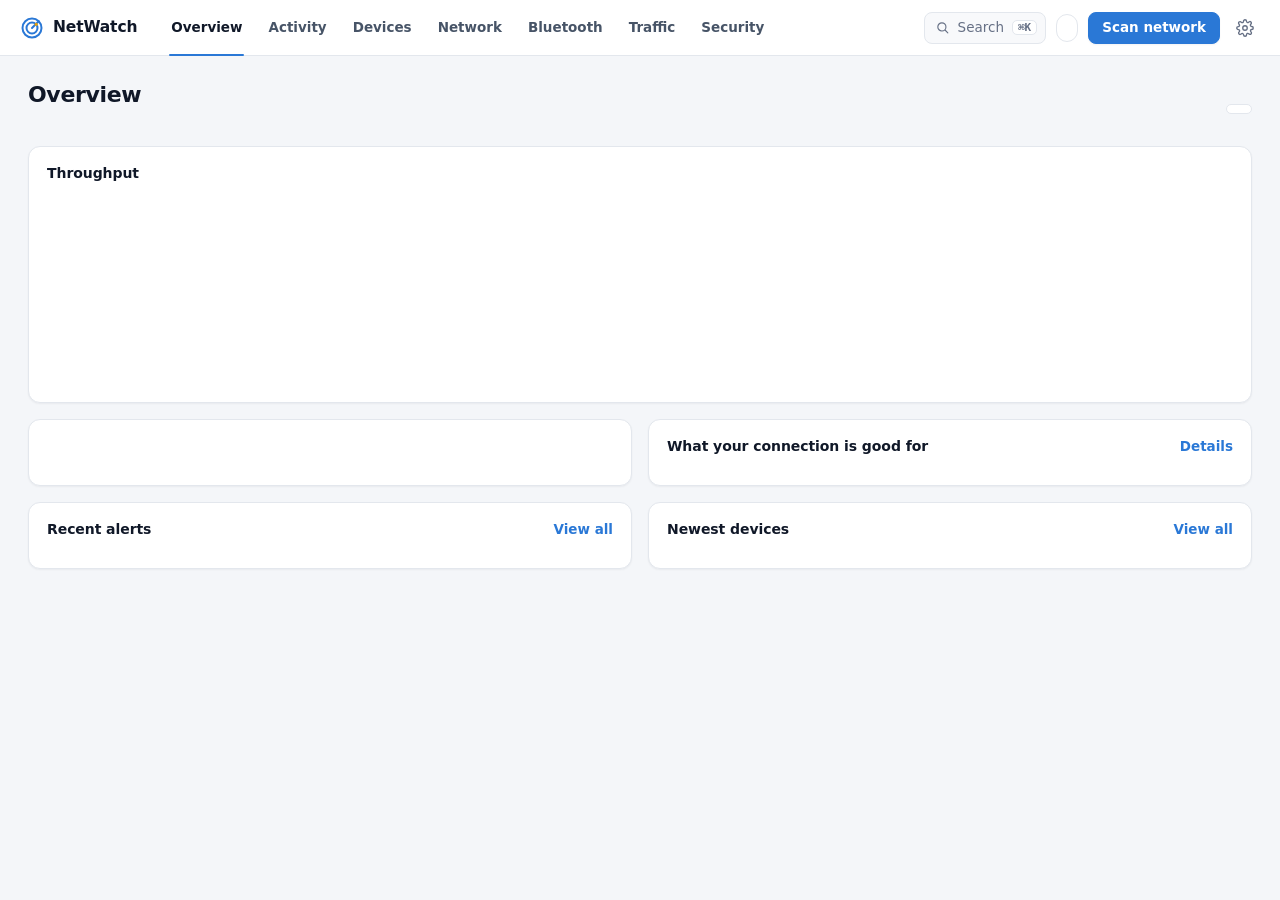
==== commit df4c62c2: "Sync latest changes (2026-11-05)" ====
--- a/ui/index.html
+++ b/ui/index.html
@@ -61,6 +61,13 @@
           <div class="chart" id="ov-chart"></div>
         </div>
         <div class="grid-2">
+          <div class="panel" id="ov-score"></div>
+          <div class="panel">
+            <div class="panel-head"><h2>What your connection is good for</h2><button class="btn link" data-goto="network">Details</button></div>
+            <div id="ov-ready"></div>
+          </div>
+        </div>
+        <div class="grid-2">
           <div class="panel">
             <div class="panel-head"><h2>Recent alerts</h2><button class="btn link" data-goto="alerts">View all</button></div>
             <div id="ov-alerts"></div>
@@ -92,6 +99,10 @@
       <!-- Security checkup -->
       <section class="view" id="view-security" hidden>
         <div class="panel sec-summary" id="sec-summary"></div>
+        <div class="panel">
+          <div class="panel-head"><h2>Devices to look at first <span class="muted">· risk from open ports, port forwards, alerts and trust</span></h2><button class="btn link" data-goto="map" id="sec-risk-map">See on the map</button></div>
+          <div id="sec-risky"></div>
+        </div>
         <div id="sec-list"></div>
         <p class="muted small">NetWatch checks what it can see from this computer. It can't check your router's admin password or firmware version; log in to the router to confirm those are up to date and not the defaults.</p>
       </section>
@@ -106,6 +117,7 @@
       <section class="view" id="view-devices" hidden>
         <div class="toolbar">
           <input type="search" id="dev-search" placeholder="Search name, IP, MAC, vendor…" aria-label="Search devices">
+          <select id="dev-net" aria-label="Network"></select>
           <div class="seg" id="dev-filter" role="group" aria-label="Filter devices">
             <button data-f="all" class="on">All</button>
             <button data-f="online">Online</button>
@@ -133,6 +145,10 @@
           <div class="usage-summary" id="mobile-now"></div>
           <h3 class="sub-head" style="margin-top:4px">Recent changes</h3>
           <div id="mobile-log"></div>
+        </div>
+        <div class="panel">
+          <div class="panel-head"><h2>What your connection is good for</h2><button class="btn small" data-action="speed-test">Run speed test</button></div>
+          <div id="net-ready"></div>
         </div>
         <div class="panel">
           <div class="panel-head">
@@ -269,10 +285,38 @@
 
       <!-- Network map -->
       <section class="view" id="view-map" hidden>
+        <div class="toolbar map-toolbar">
+          <select id="map-net" aria-label="Network to show"></select>
+          <div class="seg small" id="map-layout" role="group" aria-label="Layout">
+            <button data-f="ring" class="on">Ring</button>
+            <button data-f="type">By type</button>
+            <button data-f="latency">By latency</button>
+          </div>
+          <div class="seg small" id="map-color" role="group" aria-label="Colour by">
+            <button data-f="status" class="on">Status</button>
+            <button data-f="risk">Risk</button>
+          </div>
+          <input type="search" id="map-search" placeholder="Highlight…" aria-label="Highlight devices">
+          <span class="spacer"></span>
+          <button class="btn small" id="map-fit" title="Reset zoom and pan">Fit</button>
+          <button class="btn small" id="map-reset" title="Put dragged devices back">Reset layout</button>
+          <button class="btn small" id="map-export-png">Save PNG</button>
+          <button class="btn small" id="map-export-svg">Save SVG</button>
+        </div>
         <div class="panel">
           <div class="panel-head"><h2>Your network</h2><div class="legend" id="map-legend"></div></div>
+          <div class="cat-chips map-chips" id="map-kinds"></div>
           <div class="netmap" id="netmap"></div>
-        </div>
+          <div class="map-time">
+            <button class="btn small" id="map-play">▶ Replay</button>
+            <button class="btn small" id="map-speed" title="Replay speed">1×</button>
+            <input type="range" id="map-time" aria-label="Show the network at this time">
+            <span class="map-time-label" id="map-time-label">Live</span>
+            <button class="btn small link" id="map-live" hidden>Back to live</button>
+          </div>
+          <p class="muted small map-help">Drag devices to arrange them (positions are remembered per network and layout), scroll to zoom, drag the background to pan, and right-click a device for actions. Replay shows who was online over the last 7 days.</p>
+        </div>
+        <div class="map-menu" id="map-menu" hidden></div>
       </section>
 
       <!-- Wi-Fi analyzer -->
@@ -301,6 +345,14 @@
           <span class="muted small" id="hist-note"></span>
         </div>
         <div class="tiles" id="hist-tiles"></div>
+        <div class="panel">
+          <div class="panel-head"><h2>Best time of day <span class="muted">· last 30 days</span></h2>
+            <div class="seg small" id="heat-metric" role="group" aria-label="Heatmap shows">
+              <button data-f="latency" class="on">Latency</button>
+              <button data-f="loss">Packet loss</button>
+            </div></div>
+          <div id="hist-heat"></div>
+        </div>
         <div class="panel">
           <div class="panel-head"><h2>Internet latency</h2><div class="legend" id="hist-lat-legend"></div></div>
           <div class="chart tall" id="hist-lat-chart"></div>
@@ -592,6 +644,8 @@
   <script src="timeline.js"></script>
   <script src="insights.js"></script>
   <script src="tools.js"></script>
+  <script src="extras.js"></script>
+  <script src="netmap.js"></script>
   <script src="app.js"></script>
 </body>
 </html>
--- a/ui/style.css
+++ b/ui/style.css
@@ -667,3 +667,90 @@
 .table td .primary { font-weight: 600; }
 ul.plain { margin: 0; padding: 0; list-style: none; }
 ul.plain li { padding: 1px 0; }
+
+/* ---------------------------------------------------------------- network map v0.3 */
+.map-toolbar { margin-bottom: 12px; }
+.map-toolbar select, .toolbar #dev-net { height: 28px; max-width: 260px; }
+.map-toolbar input[type="search"] { width: 160px; height: 28px; }
+.netmap { position: relative; border-radius: var(--radius-sm); overflow: hidden; cursor: grab; user-select: none; }
+.netmap.panning { cursor: grabbing; }
+.map-bg { fill: transparent; }
+.map-empty { position: absolute; inset: 0; display: grid; place-items: center; color: var(--muted); pointer-events: none; }
+.map-link.fast { stroke: var(--good); }
+.map-link.ok { stroke: var(--warning); }
+.map-link.slow { stroke: var(--serious); }
+.map-link.exposed { stroke: var(--critical); stroke-width: 1.5; stroke-dasharray: 2 5; stroke-linecap: round; }
+.map-link.dim { opacity: 0.15; }
+.map-node.dim { opacity: 0.18; }
+.map-node.hit circle:first-of-type { stroke: var(--accent); stroke-width: 3; }
+.map-node.pinned circle:first-of-type { stroke-dasharray: 3 2; }
+.map-node.risk-high circle:first-of-type { fill: var(--tone-red); stroke: var(--critical); stroke-width: 2.5; }
+.map-node.risk-medium circle:first-of-type { fill: var(--tone-amber); stroke: var(--warning); stroke-width: 2.5; }
+.map-node.risk-low circle:first-of-type { stroke: color-mix(in srgb, var(--warning) 55%, var(--border)); stroke-width: 2; }
+.map-node.risk-none circle:first-of-type { stroke: color-mix(in srgb, var(--good) 60%, var(--border)); stroke-width: 2; }
+.map-risk { fill: var(--text); font-size: 11px; font-weight: 700; }
+.map-node .map-exposed circle { fill: var(--critical); stroke: var(--surface); stroke-width: 2; }
+.map-exposed path { stroke: #fff; stroke-width: 1.6; stroke-linecap: round; }
+.map-cluster { fill: color-mix(in srgb, var(--accent) 4%, transparent); stroke: var(--border); stroke-dasharray: 4 4; }
+.map-cluster-label { fill: var(--text-2); font-size: 11.5px; font-weight: 650; }
+.map-guide { fill: none; stroke: var(--grid); stroke-width: 1.5; }
+.map-guide.none { stroke-dasharray: 3 5; }
+.map-guide-label { fill: var(--muted); font-size: 10.5px; }
+.map-time { display: flex; align-items: center; gap: 8px; margin-top: 10px; }
+.map-time input[type="range"] { flex: 1; accent-color: var(--accent); }
+.map-time-label { min-width: 150px; font-variant-numeric: tabular-nums; color: var(--text-2); font-weight: 600; }
+.map-help { margin: 8px 0 0; }
+.legend .line { display: inline-block; width: 16px; height: 0; border-top: 2px solid var(--border-strong); vertical-align: middle; }
+.legend .line.fast { border-color: var(--good); }
+.legend .line.ok { border-color: var(--warning); }
+.legend .line.slow { border-color: var(--serious); }
+.legend .line.exposed { border-top: 2px dotted var(--critical); }
+.legend .dot.low { background: color-mix(in srgb, var(--warning) 45%, var(--surface)); }
+.map-menu { position: fixed; z-index: 80; min-width: 210px; background: var(--surface); border: 1px solid var(--border); border-radius: 10px; box-shadow: var(--shadow); padding: 5px; display: flex; flex-direction: column; }
+.map-menu[hidden] { display: none; }
+.map-menu .menu-head { padding: 6px 10px 7px; font-weight: 700; border-bottom: 1px solid var(--border); margin-bottom: 4px; display: flex; flex-direction: column; }
+.map-menu .menu-head span { font-weight: 450; color: var(--muted); font-size: 12px; font-family: var(--mono); }
+.map-menu button { border: 0; background: none; text-align: left; padding: 7px 10px; border-radius: 6px; color: var(--text); }
+.map-menu button:hover { background: var(--hover); }
+
+/* Risk */
+.risk-pill { display: inline-grid; place-items: center; min-width: 30px; height: 22px; padding: 0 6px; border-radius: 11px; font-size: 12px; font-weight: 700; background: var(--tone-green); color: var(--good); flex: none; }
+.risk-pill.low { background: var(--tone-amber); color: #b7791f; }
+.risk-pill.medium { background: var(--tone-amber); color: #b7791f; box-shadow: inset 0 0 0 1.5px var(--warning); }
+.risk-pill.high { background: var(--tone-red); color: var(--critical); box-shadow: inset 0 0 0 1.5px var(--critical); }
+.risk-reasons { margin: 4px 0 0; padding-left: 18px; color: var(--text-2); line-height: 1.5; }
+
+/* Health score */
+.score-wrap { display: flex; gap: 18px; align-items: center; }
+.gauge .track { fill: none; stroke: var(--grid); stroke-width: 10; }
+.gauge .fill { fill: none; stroke-width: 10; stroke-linecap: round; transition: stroke-dasharray 0.4s; }
+.gauge.good .fill { stroke: var(--good); }
+.gauge.warn .fill { stroke: var(--warning); }
+.gauge.bad .fill { stroke: var(--critical); }
+.gauge text { fill: var(--text); font-size: 30px; font-weight: 750; }
+.score-word { font-size: 16px; font-weight: 700; margin-bottom: 6px; }
+.score-parts { list-style: none; margin: 0; padding: 0; }
+.score-parts li { display: flex; justify-content: space-between; gap: 10px; padding: 5px 6px; border-radius: 6px; color: var(--text-2); }
+.score-parts li:hover { background: var(--hover); }
+.score-parts b { color: var(--critical); font-variant-numeric: tabular-nums; }
+
+/* Readiness */
+.ready-list { display: flex; flex-direction: column; gap: 2px; }
+.ready-row { display: flex; align-items: center; gap: 10px; padding: 6px 2px; border-bottom: 1px solid var(--grid); }
+.ready-row:last-child { border-bottom: 0; }
+.ready-badge { min-width: 62px; text-align: center; font-size: 12px; font-weight: 700; border-radius: 6px; padding: 2px 6px; }
+.ready-badge.good { background: var(--tone-green); color: var(--good); }
+.ready-badge.warn { background: var(--tone-amber); color: #b7791f; }
+.ready-badge.bad { background: var(--tone-red); color: var(--critical); }
+.ready-badge.unknown { background: var(--surface-2); color: var(--muted); }
+
+/* Best-time heatmap */
+.heat { display: flex; flex-direction: column; gap: 3px; }
+.heat-row { display: grid; grid-template-columns: 40px repeat(12, 1fr); gap: 3px; align-items: center; }
+.heat-row > span { color: var(--text-2); font-size: 12px; }
+.heat-row i { height: 22px; border-radius: 4px; background: color-mix(in srgb, var(--critical) calc(var(--k) * 70%), color-mix(in srgb, var(--good) 35%, var(--surface))); }
+.heat-row i.none { background: var(--surface-2); }
+.heat-row.axis b { font-weight: 450; color: var(--muted); font-size: 11px; }
+.heat-best { margin: 0 0 10px; }
+.heat-scale { display: flex; align-items: center; gap: 8px; margin-top: 10px; color: var(--muted); font-size: 11.5px; }
+.heat-scale i { width: 140px; height: 8px; border-radius: 4px; background: linear-gradient(90deg, color-mix(in srgb, var(--good) 35%, var(--surface)), color-mix(in srgb, var(--critical) 70%, color-mix(in srgb, var(--good) 35%, var(--surface)))); }
